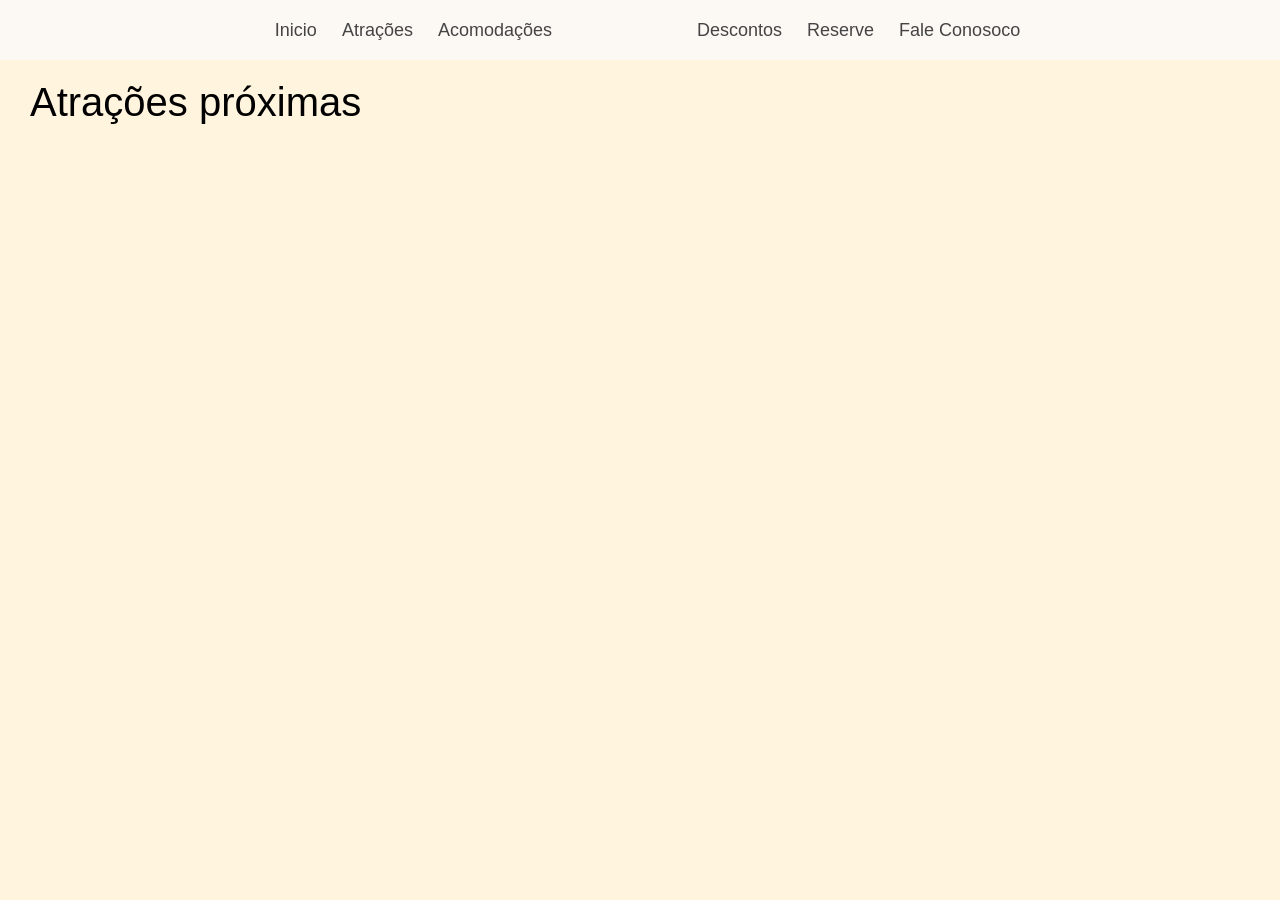
==== atr.html @ b18f7edb "Add files via upload" ====
<!DOCTYPE html>
<html lang="pt-br">

<head>
    <meta charset="UTF-8">
    <meta name="viewport" content="width=device-width, initial-scale=1.0">
    <title>Pousada Canto Cantares Cantarei</title>
    <link rel="stylesheet" href="css/style.css">
    <link rel="stylesheet" href="css/atr.css">
    <link rel="icon" href="images/logo sem contorno.png">
</head>

    <header id="inicio">

        <a href="index.html">
            <li>Inicio</li>
        </a>
        <a href="atr.html">
            <li>Atrações</li>
        </a>
        <a href="suite.html">
            <li>Acomodações</li>
        </a>

        <img src="images/logoVerde.png" alt="">

        <a href="">
            <li>Descontos</li>
        </a>
        <a href="">
            <li>Reserve</li>
        </a>
        <a href="">
            <li>Fale Conosoco</li>
        </a>

    </header>
<body id="index">

    <div class="log">
        <div class="titul">
            Atrações próximas
        </div>

        <img src="images/logo sem contorno.png" alt="">
    </div>

</body>

</html>
---- css/style.css ----
@font-face {
    font-family: "FonteCurva";
    src: url("../font/Allura/Allura-Regular.ttf");
}

* {
    margin: 0;
    padding: 0;
    box-sizing: border-box;
}

body {
    background-color: #fff4de;
    font-size: 20px;
    font-family: sans-serif;
}

#inicio {
    justify-content: center;
    width: 100%;
    height: 60px;
    background-color: #fcfafacb;
    display: flex;
    align-items: center;
    position: fixed;
    top: 0;
    right: 0;
    z-index: 9999;
    list-style-type: none;
}

#inicio img {
    width: 120px;
    justify-content: center;
    padding-left: 15px;
}

#inicio a {
    margin-right: 5px;
    text-decoration: none;
    padding-left: 20px;
    color: rgb(68, 68, 68);
    font-size: 18px;
}

#inicio a:hover {
    transform: scale(1.10);
    transition: 0.5s;
    color: rgb(0, 0, 0);
}

.Fundo1 {
    width: 100%;
}

.Fundo2 img {
    width: 100%;
    position: relative;
    filter: brightness(70%);
}

.SobreImg img {
    filter: brightness(120%);
    width: 100px;
    position: relative;
    top: -130vh;
    left: 50%;
    transform: translateX(-50%)
}

.Bem {
    width: 300px;
    position: relative;
    top: -120vh;
    left: 50%;
    transform: translateX(-50%);
    color: aliceblue;

}

.Nome {
    font-family: "FonteCurva", sans-serif;
    font-size: 100px;
    width: 840px;
    position: relative;
    top: -115vh;
    left: 50%;
    transform: translateX(-50%);
    color: aliceblue;
}

.logo {
    margin-top: -220px;
    width: 600px;
    display: flex;
    align-items: center;
}

.titulo {
    font-size: 40px;
    margin-left: 30px;
}

.logo img {
    margin-left: 50px;
    width: 70px;
}

h2 {
    margin-top: 100px;
    margin-left: 30px;
    font-size: 20px;
}

.Premio {
    margin-top: 30px;
    width: 100%;
}

.Premio img {
    width: 30%;
    margin-left: 2%;
    border-radius: 5px;
}

.Premio img:hover {
    transform: scale(1.02);
    transition: 0.5s;
}

.Avaliacao {
    margin-top: 30px;
    width: 100%;
}

.Avaliacao img {
    width: 30%;
    height: 500px;
    margin-left: 2%;
    border-radius: 5px;
}

.Avaliacao img:hover {
    transform: scale(1.02);
    transition: 0.5s;
}

.Final {
    position: relative;
    width: 100%;
    margin-top: 50px;
    overflow: hidden;
}

.Final2 img {
    width: 100%;
    display: block;
    filter: brightness(70%);
}

.SobreImg2 {
    position: absolute;
    top: 0;
    left: 0;
    width: 100%;
    height: 100%;

    display: flex;
    flex-direction: column;
    align-items: center;
    justify-content: center;

    color: white;
}

.SobreImg2 img {
    width: 100px;
    filter: brightness(120%);
    margin-bottom: 20px;
}

.Bem2 {
    width: auto;
    margin: 0;
    font-size: 30px;
}

.Nome2 {
    width: auto;
    margin: 10px 0 30px;
    font-size: 80px;
}

button {
    width: 160px;
    height: 50px;
    background-color: white;
    border: none;
    border-radius: 3px;
    color: #000000;
    font-size: 14px;
    cursor: pointer;
}

button:hover {
    background-color: #642727;
    color: white;
}

.rodape {
    width: 100%;
    background-color: #164c3d;
    color: #efd4c4;
    text-align: center;
    padding: 25px 10px 18px;
}

.rodape h3 {
    margin: 0 0 15px;
    font-size: 17px;
    letter-spacing: 1px;
}

.rodape h3 {
    margin: 5px;
}

.Links {
    display: flex;
    justify-content: center;
    gap: 25px;
}

.Links a {
    color: #efd4c4;
    text-decoration: none;
    font-size: 15px;
    transition: 0.3s;
}

.Links a:hover {
    color: white;
}

.rodape p {
    margin: 10px;
    font-size: 12px;
    opacity: 0.8;
}

@media (max-width: 768px) {

    body {
        font-size: 16px;
        overflow-x: hidden;
    }

    #inicio {
        height: auto;
        min-height: 60px;
        padding: 10px 5px;
        flex-wrap: wrap;
        justify-content: center;
        position: fixed;
    }

    #inicio a {
        padding-left: 8px;
        margin-right: 8px;
        font-size: 13px;
    }

    #inicio img {
        display: none;
    }

    .Fundo1 {
        width: 100%;
        height: auto;
    }

    .Fundo2 {
        width: 100%;
        height: auto;
    }

    .Fundo2 img {
        width: 100%;
        height: 550px;
        object-fit: cover;
        display: block;
    }

    .SobreImg img {
        width: 65px;
        position: absolute;
        top: 130px;
        left: 50%;
        transform: translateX(-50%);
    }

    .Bem {
        width: 90%;
        position: absolute;
        top: 220px;
        left: 50%;
        transform: translateX(-50%);
        text-align: center;
        font-size: 20px;
        color: aliceblue;
    }

    .Nome {
        width: 100%;
        position: absolute;
        top: 260px;
        left: 50%;
        transform: translateX(-50%);
        text-align: center;
        font-size: 55px;
        line-height: 1.1;
        color: aliceblue;
    }

    .logo {
        margin-top: 30px;
        width: 100%;
        display: flex;
        align-items: center;
        justify-content: center;
        flex-direction: column;
    }

    .logo img {
        width: 60px;
        margin-left: 0;
        margin-bottom: 10px;
    }

    .titulo {
        font-size: 28px;
        margin-left: 0;
        text-align: center;
    }

    h2 {
        margin-top: 50px;
        margin-left: 15px;
        margin-right: 15px;
        font-size: 20px;
    }

    .Premio {
        margin-top: 20px;
        width: 100%;
        display: flex;
        flex-direction: column;
        align-items: center;
        gap: 15px;
    }

    .Premio img {
        width: 90%;
        margin-left: 0;
        height: auto;
    }

    .Avaliacao {
        margin-top: 20px;
        width: 100%;
        display: flex;
        flex-direction: column;
        align-items: center;
        gap: 15px;
    }

    .Avaliacao img {
        width: 90%;
        height: auto;
        margin-left: 0;
    }

    .Final {
        width: 100%;
        margin-top: 30px;
    }

    .Final2 img {
        width: 100%;
        height: 500px;
        object-fit: cover;
    }

    .SobreImg2 {
        padding: 20px;
        text-align: center;
    }

    .SobreImg2 img {
        width: 65px;
        margin-bottom: 15px;
    }

    .Bem2 {
        font-size: 22px;
    }

    .Nome2 {
        font-size: 50px;
        line-height: 1.1;
        margin: 10px 0 25px;
    }

    button {
        width: 150px;
        height: 48px;
        font-size: 14px;
    }

    .rodape {
        padding: 20px 10px 15px;
    }

    .rodape h3 {
        font-size: 15px;
        margin-bottom: 12px;
    }

    .Links {
        flex-direction: column;
        gap: 10px;
    }

    .Links a {
        font-size: 14px;
    }

    .rodape p {
        font-size: 11px;
        margin-top: 15px;
    }
}
---- css/atr.css ----
.log {
    padding-top: 300px;
    margin-top: -220px;
    width: 600px;
    display: flex;
    align-items: center;
}

.titul {
    font-size: 40px;
    margin-left: 30px;
}

.log img {
    margin-left: 50px;
    width: 70px;
}
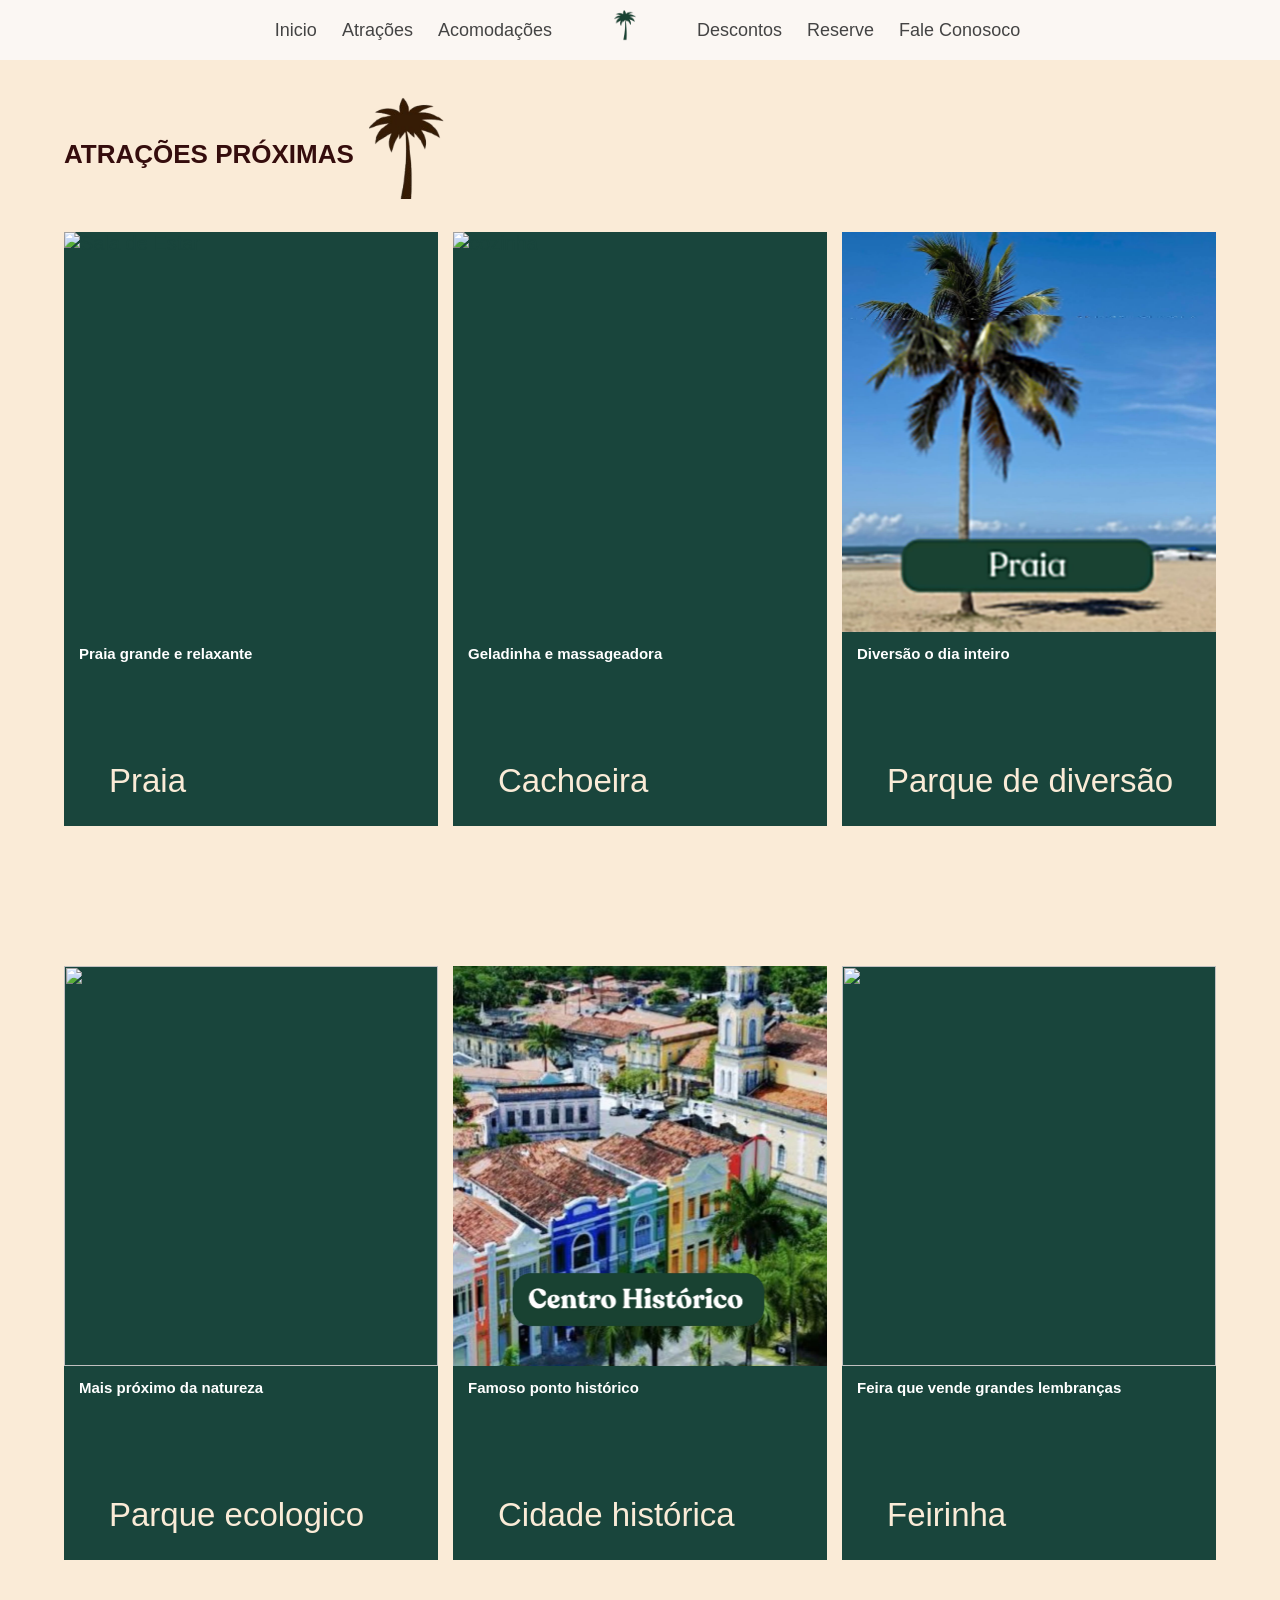
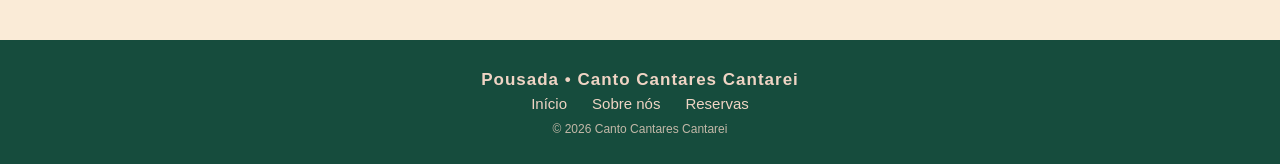
==== commit 68b24719: "Add files via upload" ====
--- a/atr.html
+++ b/atr.html
@@ -7,6 +7,7 @@
     <title>Pousada Canto Cantares Cantarei</title>
     <link rel="stylesheet" href="css/style.css">
     <link rel="stylesheet" href="css/atr.css">
+    <link rel="stylesheet" href="css/suite.css">
     <link rel="icon" href="images/logo sem contorno.png">
 </head>
 
@@ -35,16 +36,149 @@
         </a>
 
     </header>
-<body id="index">
+<body id="indexx">
 
-    <div class="log">
-        <div class="titul">
-            Atrações próximas
+    
+
+    <main id="suites">
+
+        <div class="tituloo">
+
+            <h1>ATRAÇÕES PRÓXIMAS</h1>
+
+            <div class="Palmeira">
+                <img src="images/logo sem contorno.png" alt="">
+            </div>
+
         </div>
 
-        <img src="images/logo sem contorno.png" alt="">
-    </div>
 
-</body>
+        <section class="cards">
+
+            <div class="cardss">
+
+                <img src="images/pr.jpeg" alt="Sala de Estar">
+
+                <div class="informacoes">
+
+                    <p class="Descricaoo">
+                        Praia grande e relaxante
+                    </p>
+
+                    <h2 class="ch2">
+                        Praia
+                    </h2>
+
+                </div>
+
+            </div>
+
+            <div class="cardss">
+
+                <img src="images/c.jpeg" alt="cozinha">
+
+                <div class="informacoes">
+
+                    <p class="Descricaoo">
+                        Geladinha e massageadora
+                    </p>
+
+                    <h2 class="ch2">
+                       Cachoeira
+                    </h2>
+
+                </div>
+
+            </div>
+        
+            <div class="cardss" id="king">
+
+                <img src="images/p.jpeg" alt="">
+
+                <div class="informacoes">
+
+                    <p class="Descricaoo">
+                        Diversão o dia inteiro
+                    </p>
+
+                    <h2 class="ch2">
+                        Parque de diversão
+                    </h2>
+
+                </div>
+
+            </div>
+
+            <div class="cardss">
+
+                <img src="images/pe.jpeg" alt="">
+
+                <div class="informacoes">
+
+                    <p class="Descricaoo">
+                        Mais próximo da natureza
+                    </p>
+
+                    <h2 class="ch2">
+                        Parque ecologico
+                    </h2>
+
+                </div>
+
+            </div>
+
+            <div class="cardss">
+
+                <img src="images/ch.jpeg" alt="quarto">
+
+                <div class="informacoes">
+
+                    <p class="Descricaoo">
+                       Famoso ponto histórico
+                    </p>
+
+                    <h2 class="ch2">
+                        Cidade histórica
+                    </h2>
+
+                </div>
+
+            </div>
+
+            <div class="cardss">
+
+                <img src="images/f.jpeg" alt="">
+
+                <div class="informacoes">
+
+                    <p class="Descricaoo">
+                        Feira que vende grandes lembranças
+                    </p>
+
+                    <h2 class="ch2">
+                        Feirinha
+                    </h2>
+
+
+                </div>
+
+            </div>
+
+        </section>
+
+    </main>
+
+        </body>
+        <footer class="rodape">
+            <h3>Pousada • Canto Cantares Cantarei</h3>
+
+            <div class="Links">
+                <a href="index.html">Início</a>
+                <a href="">Sobre nós</a>
+                <a href="">Reservas</a>
+            </div>
+
+            <p>© 2026 Canto Cantares Cantarei</p>
+        </footer>
 
 </html>
--- a/css/atr.css
+++ b/css/atr.css
@@ -14,4 +14,60 @@
 .log img {
     margin-left: 50px;
     width: 70px;
+}
+
+#indexx{
+    background-color: antiquewhite;
+}
+
+.tituloo {
+    width: 100%;
+    margin-bottom: 28px;
+    display: flex;
+    align-items: center;
+    gap: 15px;
+}
+
+
+.tituloo h1 {
+    color: rgb(53, 13, 13);
+    font-size: 26px;
+}
+
+.cards {
+    width: 100%;
+    margin: auto;
+    display: grid;
+    grid-template-columns: repeat(3, 1fr);
+    gap: 140px 15px;
+}
+
+.cardss {
+    background-color: #19453c;
+    transition: 0.3s;
+}
+
+.cardss:hover {
+    transform: translateY(-5px);
+}
+
+.cardss img {
+    width: 100%;
+    height: 400px;
+    display: block;
+    object-fit: cover;
+}
+
+.Descricaoo {
+   color: white;
+    font-size: 15px;
+    font-weight: bold;
+    margin-bottom: 8px;
+}
+
+.ch2 {
+    color: antiquewhite;
+    font-size: 33px;
+    font-weight: normal;
+    margin-bottom: 11px;
 }
--- a/css/suite.css
+++ b/css/suite.css
@@ -0,0 +1,255 @@
+
+* {
+    margin: 0;
+    padding: 0;
+    box-sizing: border-box;
+}
+
+body {
+    font-family: Arial, sans-serif;
+    background-color: #b98568;
+    color: #19453c;
+}
+
+#inicio {
+    justify-content: center;
+    width: 100%;
+    height: 60px;
+    background-color: #fcfafacb;
+    display: flex;
+    align-items: center;
+    position: fixed;
+    top: 0;
+    right: 0;
+    z-index: 9999;
+    list-style-type: none;
+}
+
+#inicio img {
+    width: 120px;
+    justify-content: center;
+    padding-left: 15px;
+}
+
+#inicio a {
+    margin-right: 5px;
+    text-decoration: none;
+    padding-left: 20px;
+    color: rgb(68, 68, 68);
+    font-size: 18px;
+}
+
+#inicio a:hover {
+    transform: scale(1.10);
+    transition: 0.5s;
+    color: rgb(0, 0, 0);
+}
+
+main {
+    min-height: 100vh;
+    padding: 105px 5% 80px;
+}
+
+.titulo {
+    width: 100%;
+    margin-bottom: 28px;
+    display: flex;
+    align-items: center;
+    gap: 15px;
+}
+
+
+.titulo h1 {
+    color: white;
+    font-size: 26px;
+}
+
+.Palmeira img {
+    width: 75px;
+    margin-top: -10px;
+}
+
+.cards {
+    width: 100%;
+    margin: auto;
+    display: grid;
+    grid-template-columns: repeat(3, 1fr);
+    gap: 140px 15px;
+}
+
+.card {
+    background-color: white;
+    transition: 0.3s;
+}
+
+.card:hover {
+    transform: translateY(-5px);
+}
+
+.card img {
+    width: 100%;
+    height: 400px;
+    display: block;
+    object-fit: cover;
+}
+
+.informacoes {
+    padding: 13px 15px 15px;
+    min-height: 94px;
+}
+
+.Descricao {
+    color: #b97555;
+    font-size: 11px;
+    font-weight: bold;
+    margin-bottom: 8px;
+}
+
+.card h2 {
+    color: #19453c;
+    font-size: 18px;
+    font-weight: normal;
+    margin-bottom: 11px;
+}
+
+.rodape {
+    width: 100%;
+    background-color: #164c3d;
+    color: #efd4c4;
+    text-align: center;
+    padding: 25px 10px 18px;
+}
+
+.rodape h3 {
+    margin: 0 0 15px;
+    font-size: 17px;
+    letter-spacing: 1px;
+}
+
+.rodape h3 {
+    margin: 5px;
+}
+
+.Links {
+    display: flex;
+    justify-content: center;
+    gap: 25px;
+}
+
+.Links a {
+    color: #efd4c4;
+    text-decoration: none;
+    font-size: 15px;
+    transition: 0.3s;
+}
+
+.Links a:hover {
+    color: white;
+}
+
+.rodape p {
+    margin: 10px;
+    font-size: 12px;
+    opacity: 0.8;
+}
+
+@media (max-width: 768px) {
+
+    
+    #inicio {
+        height: auto;
+        min-height: 60px;
+        padding: 10px;
+        flex-wrap: wrap;
+        justify-content: center;
+    }
+
+    #inicio img {
+        display: none;
+    }
+
+    #inicio a {
+        margin-right: 0;
+        padding-left: 8px;
+        padding-right: 8px;
+        font-size: 13px;
+    }
+    main {
+        min-height: 100vh;
+        padding: 90px 18px 50px;
+    }
+
+    .titulo {
+        margin-bottom: 25px;
+        gap: 10px;
+    }
+
+    .titulo h1 {
+        font-size: 23px;
+    }
+
+    .Palmeira img {
+        width: 55px;
+        margin-top: -5px;
+    }
+
+    .cards {
+        width: 100%;
+        display: grid;
+        grid-template-columns: 1fr;
+        gap: 30px;
+    }
+
+    .card {
+        width: 100%;
+    }
+
+    .card img {
+        width: 100%;
+        height: 230px;
+        object-fit: cover;
+    }
+
+    .informacoes {
+        padding: 14px 16px 17px;
+        min-height: 95px;
+    }
+
+
+    .Descricao {
+        font-size: 11px;
+        margin-bottom: 8px;
+    }
+
+
+    .card h2 {
+        font-size: 18px;
+        margin-bottom: 10px;
+    }
+
+    .rodape {
+        padding: 25px 15px 18px;
+    }
+
+
+    .rodape h3 {
+        font-size: 16px;
+    }
+
+
+    .Links {
+        flex-direction: column;
+        align-items: center;
+        gap: 12px;
+    }
+
+
+    .Links a {
+        font-size: 14px;
+    }
+
+
+    .rodape p {
+        font-size: 11px;
+    }
+}
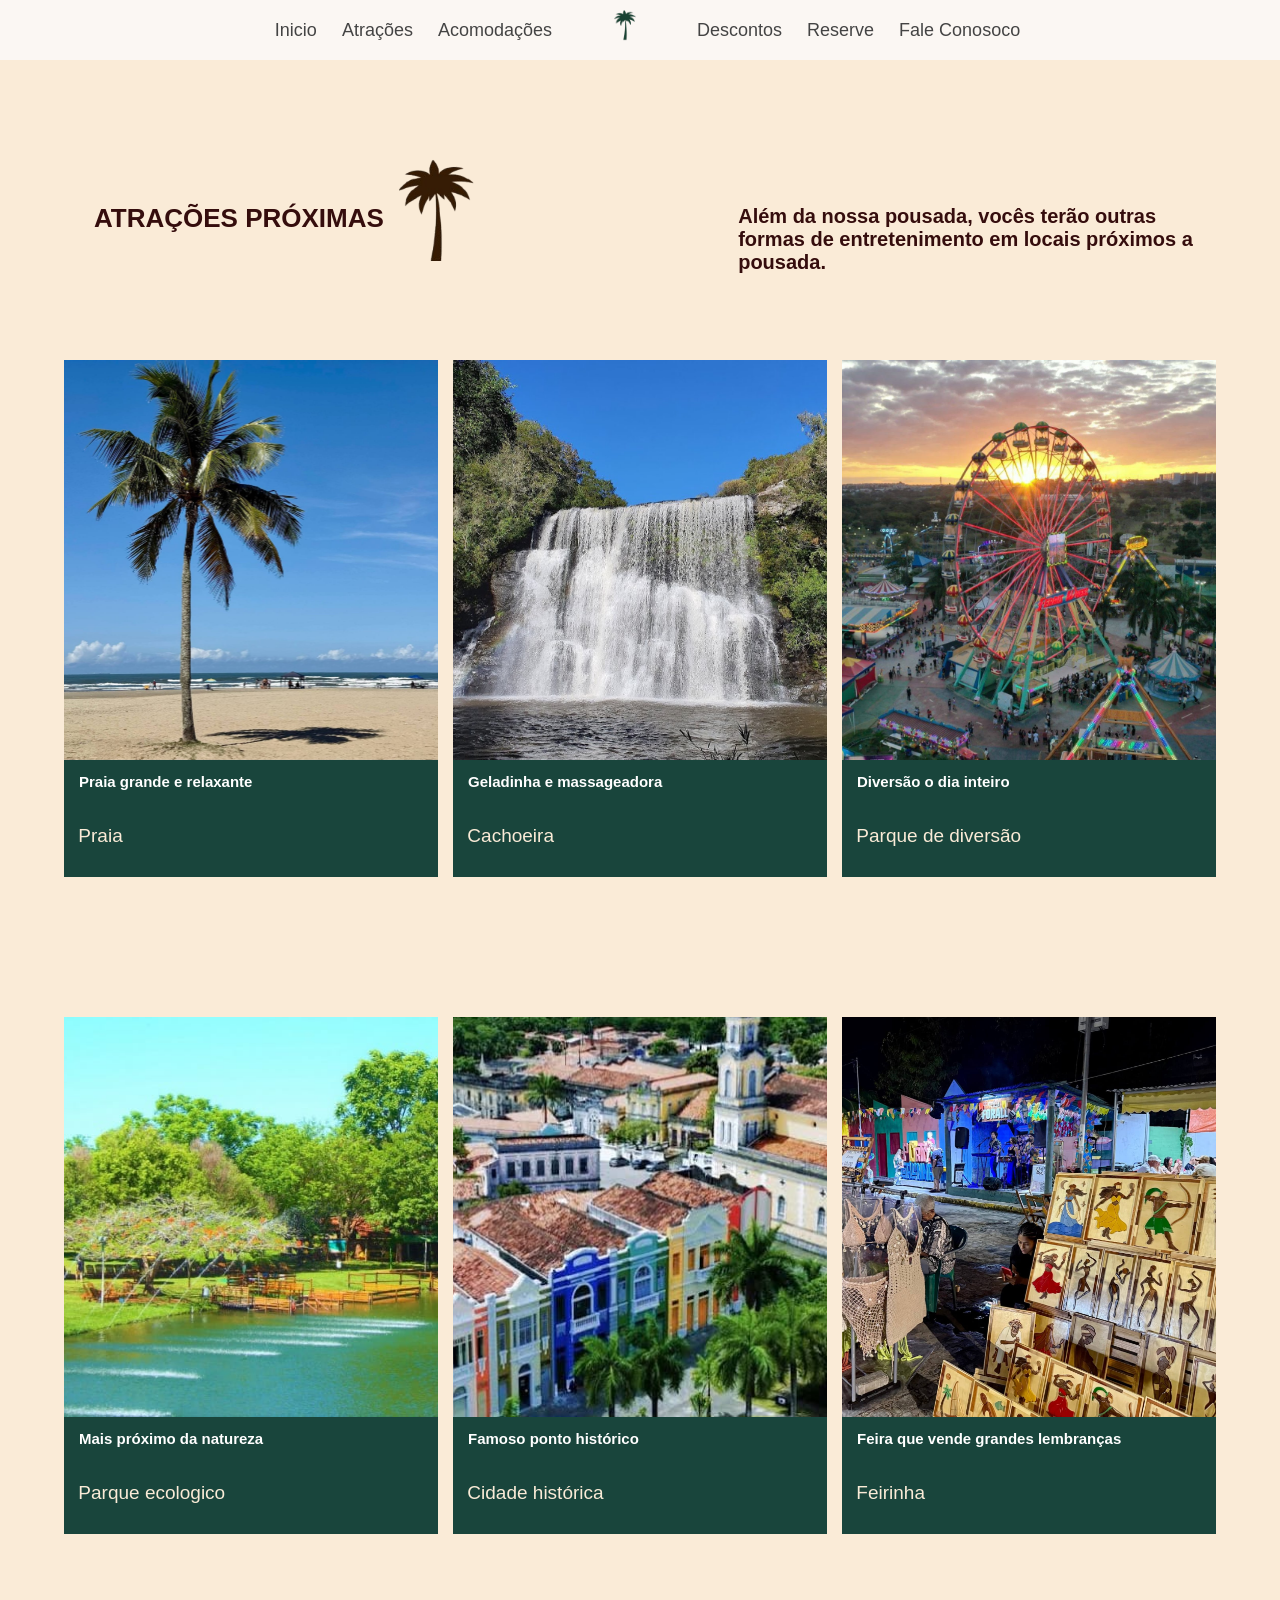
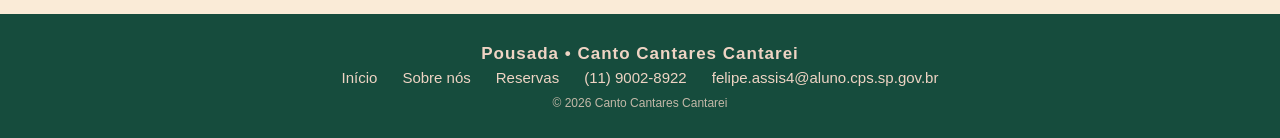
==== commit c311007b: "Add files via upload" ====
--- a/atr.html
+++ b/atr.html
@@ -7,7 +7,6 @@
     <title>Pousada Canto Cantares Cantarei</title>
     <link rel="stylesheet" href="css/style.css">
     <link rel="stylesheet" href="css/atr.css">
-    <link rel="stylesheet" href="css/suite.css">
     <link rel="icon" href="images/logo sem contorno.png">
 </head>
 
@@ -42,7 +41,9 @@
 
     <main id="suites">
 
-        <div class="tituloo">
+        <div class="conts">
+            
+            <div class="tituloo">
 
             <h1>ATRAÇÕES PRÓXIMAS</h1>
 
@@ -50,32 +51,38 @@
                 <img src="images/logo sem contorno.png" alt="">
             </div>
 
-        </div>
-
-
-        <section class="cards">
-
-            <div class="cardss">
-
-                <img src="images/pr.jpeg" alt="Sala de Estar">
-
-                <div class="informacoes">
-
-                    <p class="Descricaoo">
-                        Praia grande e relaxante
-                    </p>
-
-                    <h2 class="ch2">
-                        Praia
-                    </h2>
-
-                </div>
-
-            </div>
-
-            <div class="cardss">
-
+       </div>
+       <div>
+            <h2 class="alem"> 
+                Além da nossa pousada, vocês terão outras formas de entretenimento em locais próximos a pousada.
+            </h2>
+       </div>
+       </div>
+   <section class="cards">
+
+    <div class="cardss">
+        <a href="#lightbox-pr">
+        <img src="images/pr.jpeg" alt="Sala de Estar">
+        </a>
+        <div class="informacoes">
+
+            <p class="Descricaoo">
+                Praia grande e relaxante
+            </p>
+
+            <h2 class="ch2">
+                Praia
+            </h2>
+
+        </div>
+
+    </div>
+
+            <div class="cardss">
+
+                <a href="#lightbox-c">
                 <img src="images/c.jpeg" alt="cozinha">
+                </a>
 
                 <div class="informacoes">
 
@@ -93,7 +100,9 @@
         
             <div class="cardss" id="king">
 
+                <a href="#lightbox-p">
                 <img src="images/p.jpeg" alt="">
+                </a>
 
                 <div class="informacoes">
 
@@ -111,7 +120,9 @@
 
             <div class="cardss">
 
+                <a href="#lightbox-pe">
                 <img src="images/pe.jpeg" alt="">
+                </a>
 
                 <div class="informacoes">
 
@@ -129,7 +140,9 @@
 
             <div class="cardss">
 
+                <a href="#lightbox-ch">
                 <img src="images/ch.jpeg" alt="quarto">
+                </a>
 
                 <div class="informacoes">
 
@@ -147,7 +160,9 @@
 
             <div class="cardss">
 
+                <a href="#lightbox-f">
                 <img src="images/f.jpeg" alt="">
+                </a>
 
                 <div class="informacoes">
 
@@ -165,6 +180,42 @@
             </div>
 
         </section>
+
+        <div id="lightbox-pr" class="lightbox">
+            <a href="#" class="lightbox-fundo">
+                <img src="images/pr.jpeg" alt="Sala de Estar">
+            </a>
+        </div>
+
+        <div id="lightbox-c" class="lightbox">
+            <a href="#" class="lightbox-fundo">
+                <img src="images/c.jpeg" alt="cozinha">
+            </a>
+        </div>
+
+        <div id="lightbox-p" class="lightbox">
+            <a href="#" class="lightbox-fundo">
+                <img src="images/p.jpeg" alt="">
+            </a>
+        </div>
+
+        <div id="lightbox-pe" class="lightbox">
+            <a href="#" class="lightbox-fundo">
+                <img src="images/pe.jpeg" alt="">
+            </a>
+        </div>
+
+        <div id="lightbox-ch" class="lightbox">
+            <a href="#" class="lightbox-fundo">
+                <img src="images/ch.jpeg" alt="quarto">
+            </a>
+        </div>
+
+        <div id="lightbox-f" class="lightbox">
+            <a href="#" class="lightbox-fundo">
+                <img src="images/f.jpeg" alt="">
+            </a>
+        </div>
 
     </main>
 
@@ -176,6 +227,8 @@
                 <a href="index.html">Início</a>
                 <a href="">Sobre nós</a>
                 <a href="">Reservas</a>
+                <a href="">(11) 9002-8922</a>
+                <a href="">felipe.assis4@aluno.cps.sp.gov.br</a>
             </div>
 
             <p>© 2026 Canto Cantares Cantarei</p>
--- a/css/style.css
+++ b/css/style.css
@@ -153,9 +153,16 @@
 }
 
 .Final2 img {
+    display: none;
+}
+
+.Final2 video {
     width: 100%;
     display: block;
     filter: brightness(70%);
+    position: relative;
+    width: 100%;
+    height: 100%;
 }
 
 .SobreImg2 {
@@ -164,18 +171,16 @@
     left: 0;
     width: 100%;
     height: 100%;
-
     display: flex;
     flex-direction: column;
     align-items: center;
     justify-content: center;
-
     color: white;
 }
 
 .SobreImg2 img {
-    width: 100px;
-    filter: brightness(120%);
+    width: 467px;
+    filter: brightness(170%);
     margin-bottom: 20px;
 }
 
@@ -385,10 +390,13 @@
         margin-top: 30px;
     }
 
-    .Final2 img {
-        width: 100%;
-        height: 500px;
-        object-fit: cover;
+    .Final2  img {
+        display: block;
+        width: 100%;
+    }
+
+    .Final2 video {
+        display: none;
     }
 
     .SobreImg2 {
@@ -397,7 +405,7 @@
     }
 
     .SobreImg2 img {
-        width: 65px;
+        width: 165px;
         margin-bottom: 15px;
     }
 
--- a/css/atr.css
+++ b/css/atr.css
@@ -6,7 +6,7 @@
     align-items: center;
 }
 
-.titul {
+.tituloo {
     font-size: 40px;
     margin-left: 30px;
 }
@@ -58,16 +58,290 @@
     object-fit: cover;
 }
 
+
 .Descricaoo {
-   color: white;
+    color: white;
     font-size: 15px;
     font-weight: bold;
-    margin-bottom: 8px;
+    margin-bottom: -65px;
 }
 
 .ch2 {
     color: antiquewhite;
-    font-size: 33px;
+    font-size: 19px;
+    font-weight:normal;
+    margin-bottom: 15px;
+    margin-left: -0.67px;
+}
+
+
+* {
+    margin: 0;
+    padding: 0;
+    box-sizing: border-box;
+}
+
+body {
+    font-family: Arial, sans-serif;
+    background-color: #b98568;
+    color: #19453c;
+}
+
+#inicio {
+    justify-content: center;
+    width: 100%;
+    height: 60px;
+    background-color: #fcfafacb;
+    display: flex;
+    align-items: center;
+    position: fixed;
+    top: 0;
+    right: 0;
+    z-index: 9999;
+    list-style-type: none;
+}
+
+#inicio img {
+    width: 120px;
+    justify-content: center;
+    padding-left: 15px;
+}
+
+#inicio a {
+    margin-right: 5px;
+    text-decoration: none;
+    padding-left: 20px;
+    color: rgb(68, 68, 68);
+    font-size: 18px;
+}
+
+#inicio a:hover {
+    transform: scale(1.10);
+    transition: 0.5s;
+    color: rgb(0, 0, 0);
+}
+
+main {
+    min-height: 100vh;
+    padding: 105px 5% 80px;
+}
+
+.Palmeira img {
+    width: 75px;
+    margin-top: -10px;
+}
+
+.informacoes {
+    padding: 13px 15px 15px;
+    min-height: 94px;
+}
+
+.card h2 {
+    color: #19453c;
+    font-size: 18px;
     font-weight: normal;
     margin-bottom: 11px;
-}+}
+
+.rodape {
+    width: 100%;
+    background-color: #164c3d;
+    color: #efd4c4;
+    text-align: center;
+    padding: 25px 10px 18px;
+}
+
+.rodape h3 {
+    margin: 0 0 15px;
+    font-size: 17px;
+    letter-spacing: 1px;
+}
+
+.rodape h3 {
+    margin: 5px;
+}
+
+.Links {
+    display: flex;
+    justify-content: center;
+    gap: 25px;
+}
+
+.Links a {
+    color: #efd4c4;
+    text-decoration: none;
+    font-size: 15px;
+    transition: 0.3s;
+}
+
+.Links a:hover {
+    color: white;
+}
+
+.rodape p {
+    margin: 10px;
+    font-size: 12px;
+    opacity: 0.8;
+}
+
+.conts{
+    display: flex;
+    align-items: center;
+    justify-content: flex-start;
+    gap: 30px;
+    width: 100%;
+}
+
+.alem{
+    margin-bottom: 17%;
+ color: rgb(53, 13, 13);
+}
+
+@media (max-width: 768px) {
+
+    
+    #inicio {
+        height: auto;
+        min-height: 60px;
+        padding: 10px;
+        flex-wrap: wrap;
+        justify-content: center;
+    }
+
+    #inicio img {
+        display: none;
+    }
+
+    #inicio a {
+        margin-right: 0;
+        padding-left: 8px;
+        padding-right: 8px;
+        font-size: 13px;
+    }
+    main {
+        min-height: 100vh;
+        padding: 90px 18px 50px;
+    }
+
+    .tituloo {
+        margin-bottom: 25px;
+        gap: 10px;
+    }
+
+.tituloo h1 {
+        font-size: 23px;
+    }
+
+    .Palmeira img {
+        width: 55px;
+        margin-top: -5px;
+    }
+
+    .cards {
+        width: 100%;
+        display: grid;
+        grid-template-columns: 1fr;
+        gap: 30px;
+    }
+
+    .cardss {
+        width: 100%;
+    }
+
+    .cardss img {
+        width: 100%;
+        height: 230px;
+        object-fit: cover;
+    }
+
+    .informacoes {
+        padding: 14px 16px 17px;
+        min-height: 95px;
+    }
+
+
+    .Descricaoo {
+        font-size: 11px;
+        margin-bottom: 8px;
+    }
+
+
+    .card h2 {
+        font-size: 18px;
+        margin-bottom: 10px;
+    }
+
+    .rodape {
+        padding: 25px 15px 18px;
+    }
+
+
+    .rodape h3 {
+        font-size: 16px;
+    }
+
+
+    .Links {
+        flex-direction: column;
+        align-items: center;
+        gap: 12px;
+    }
+
+
+    .Links a {
+        font-size: 14px;
+    }
+
+
+    .rodape p {
+        font-size: 11px;
+    }
+
+    .conts{
+    
+    align-items: center;
+    justify-content: flex-start;
+    gap: 30px;
+    width: 100%;
+}
+
+    .alem{
+        margin-bottom: 17%;
+    color: rgb(53, 13, 13);
+    }
+
+}
+
+
+
+.lightbox {
+    display: none;
+    position: fixed;
+    top: 0;
+    left: 0;
+    width: 100%;
+    height: 100%;
+    background: rgba(0,0,0,0.85);
+    z-index: 10000;
+    justify-content: center;
+    align-items: center;
+}
+
+.lightbox:target {
+    display: flex;
+}
+
+.lightbox-fundo {
+    display: flex;
+    justify-content: center;
+    align-items: center;
+    width: 100%;
+    height: 100%;
+}
+
+.lightbox img {
+    max-width: 90%;
+    max-height: 90%;
+    border-radius: 8px;
+    object-fit: contain;
+}
